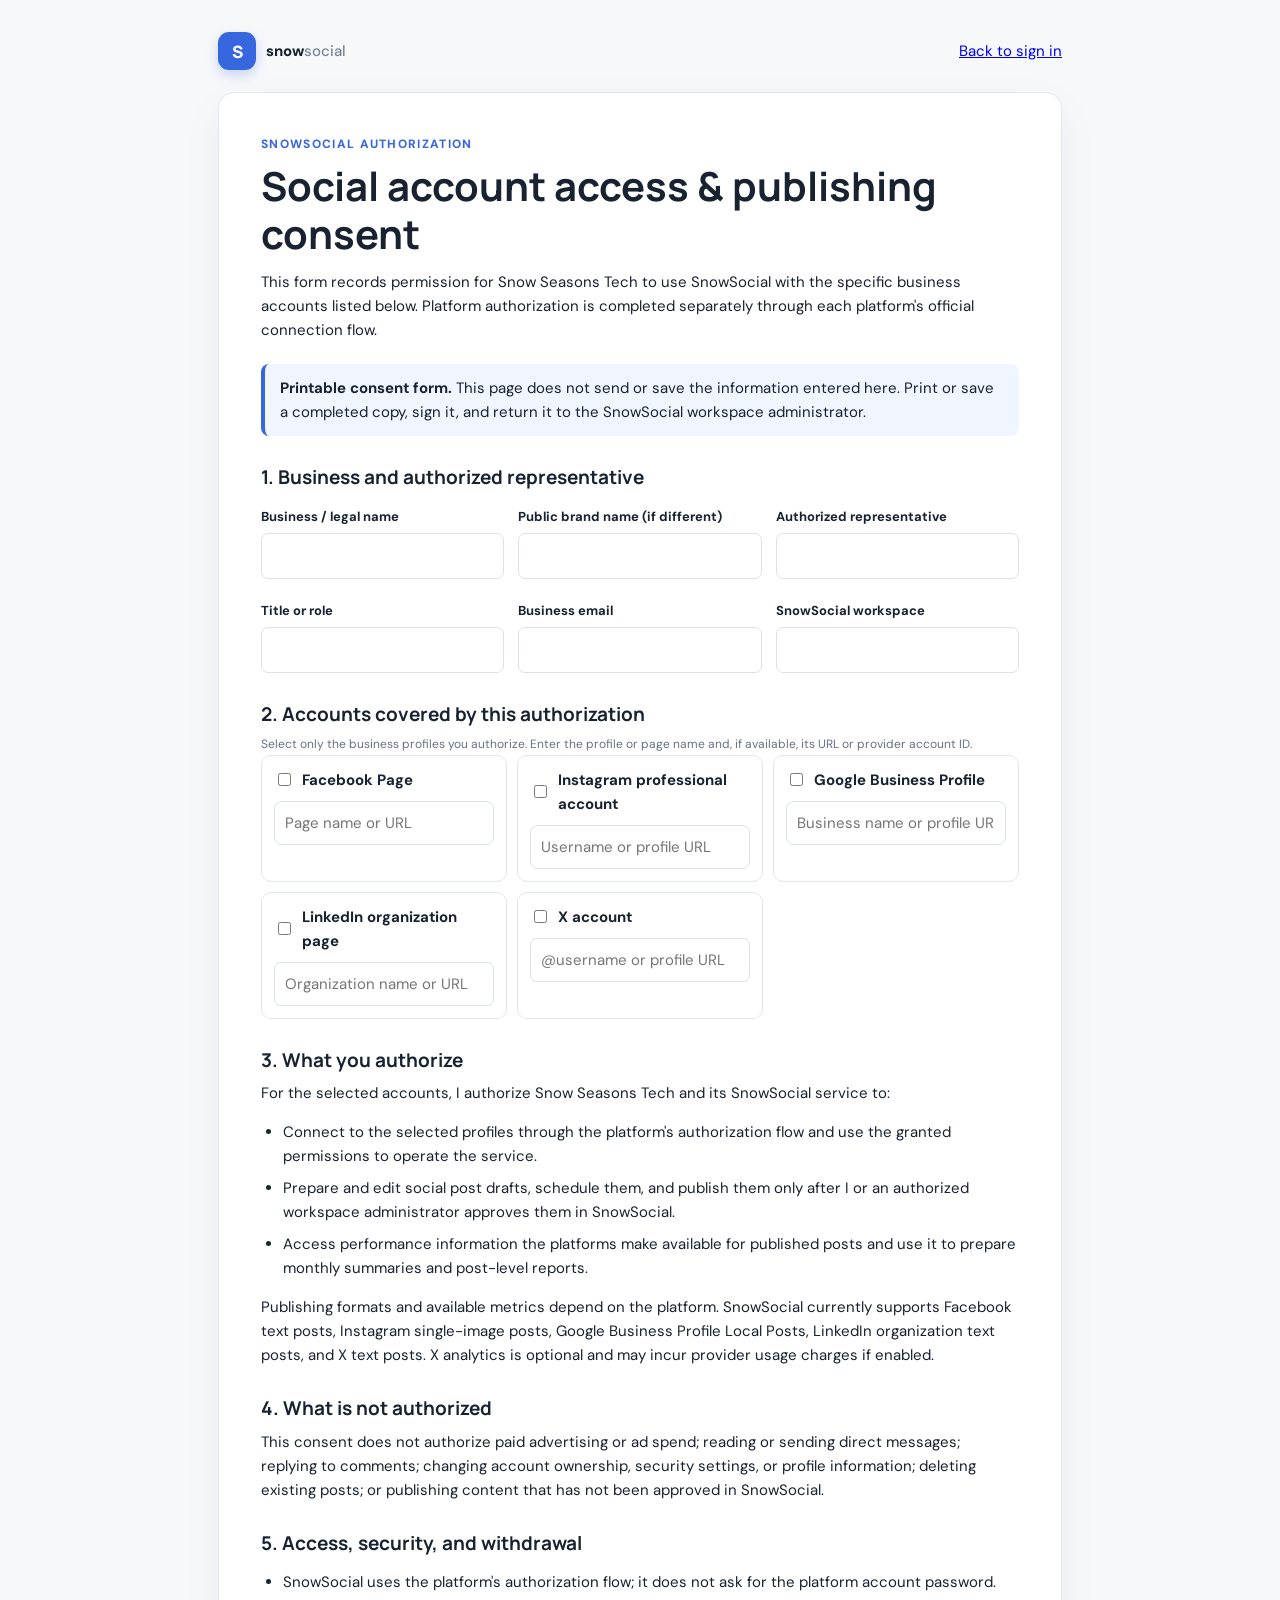
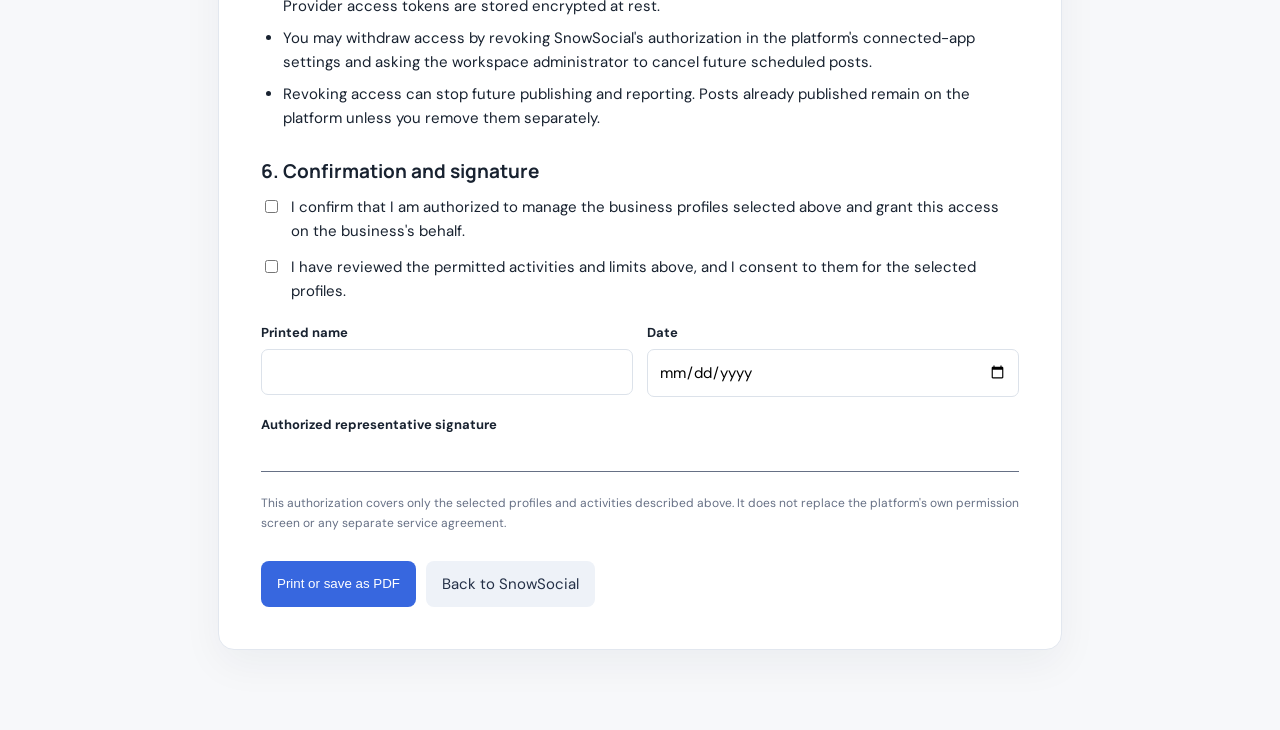
==== consent.html @ 86412b3b "Add SnowSocial account consent page" ====
<!doctype html>
<html lang="en">
<head>
  <meta charset="utf-8">
  <meta name="viewport" content="width=device-width, initial-scale=1">
  <meta name="theme-color" content="#f7f8fa">
  <title>SnowSocial — Account Access &amp; Publishing Consent</title>
  <link rel="stylesheet" href="styles.css">
  <style>
    :root{color-scheme:light}
    body{background:#f7f8fa;color:#182230;font:15px/1.6 "DM Sans",Arial,sans-serif;margin:0}
    .consent-shell{max-width:880px;margin:32px auto;padding:0 18px 48px}
    .consent-top{display:flex;justify-content:space-between;align-items:center;margin-bottom:22px}
    .consent-brand{display:flex;align-items:center;gap:10px;color:#182230;text-decoration:none;font-weight:800}
    .consent-brand .brand-mark{display:grid;place-items:center;width:38px;height:38px;border-radius:11px;background:#3767df;color:#fff}
    .consent-card{background:#fff;border:1px solid #e2e7ef;border-radius:16px;padding:clamp(22px,5vw,42px);box-shadow:0 14px 40px #17233a0d}
    h1,h2{font-family:Manrope,"DM Sans",Arial,sans-serif;line-height:1.2}
    h1{font-size:clamp(28px,5vw,40px);margin:4px 0 12px}
    h2{font-size:19px;margin:30px 0 10px}
    p{margin:8px 0 14px}
    .eyebrow{color:#3767df;font-size:12px;font-weight:800;letter-spacing:.11em;text-transform:uppercase}
    .muted{color:#667085}
    .notice{background:#f1f5ff;border-left:4px solid #3767df;border-radius:8px;padding:12px 15px;margin:22px 0}
    .scope-list{padding-left:22px}
    .scope-list li{margin:8px 0}
    .channel-list{display:grid;grid-template-columns:repeat(auto-fit,minmax(230px,1fr));gap:10px}
    .channel{border:1px solid #e1e6ee;border-radius:10px;padding:12px}
    .channel label{display:flex;align-items:center;gap:8px;font-weight:700}
    .channel input[type="text"]{width:100%;box-sizing:border-box;margin-top:9px;padding:9px 10px;border:1px solid #dce2ea;border-radius:7px;font:inherit}
    .check{display:flex;gap:10px;align-items:flex-start;margin:12px 0}
    .check input{margin-top:5px;flex:none}
    .field-grid{display:grid;grid-template-columns:repeat(auto-fit,minmax(220px,1fr));gap:14px}
    .field label{display:block;font-size:13px;font-weight:700;margin:8px 0 5px}
    .field input{box-sizing:border-box;width:100%;padding:10px 11px;border:1px solid #dce2ea;border-radius:7px;font:inherit}
    .signature-line{height:32px;border-bottom:1px solid #667085}
    .actions{display:flex;gap:10px;flex-wrap:wrap;margin-top:28px}
    .actions button,.actions a{border:0;border-radius:8px;background:#3767df;color:#fff;padding:11px 16px;font:600 14px inherit;text-decoration:none;cursor:pointer}
    .actions a{background:#eef2f8;color:#243047}
    .small{font-size:12px;color:#667085}
    @media print{
      body{background:#fff;font-size:12px}
      .consent-shell{max-width:none;margin:0;padding:0}
      .consent-card{border:0;box-shadow:none;padding:0}
      .screen-only{display:none!important}
      h1{font-size:26px}
      h2{font-size:16px;margin-top:18px}
      .channel,.notice{break-inside:avoid}
      input{print-color-adjust:exact}
    }
  </style>
</head>
<body>
  <main class="consent-shell">
    <div class="consent-top screen-only">
      <a class="consent-brand" href="index.html"><span class="brand-mark">S</span><span>snow<span class="brand-light">social</span></span></a>
      <a href="index.html">Back to sign in</a>
    </div>
    <article class="consent-card">
      <p class="eyebrow">SnowSocial authorization</p>
      <h1>Social account access &amp; publishing consent</h1>
      <p>This form records permission for Snow Seasons Tech to use SnowSocial with the specific business accounts listed below. Platform authorization is completed separately through each platform's official connection flow.</p>

      <div class="notice"><strong>Printable consent form.</strong> This page does not send or save the information entered here. Print or save a completed copy, sign it, and return it to the SnowSocial workspace administrator.</div>

      <h2>1. Business and authorized representative</h2>
      <div class="field-grid">
        <div class="field"><label for="business">Business / legal name</label><input id="business" type="text"></div>
        <div class="field"><label for="brand">Public brand name (if different)</label><input id="brand" type="text"></div>
        <div class="field"><label for="representative">Authorized representative</label><input id="representative" type="text"></div>
        <div class="field"><label for="role">Title or role</label><input id="role" type="text"></div>
        <div class="field"><label for="email">Business email</label><input id="email" type="email"></div>
        <div class="field"><label for="workspace">SnowSocial workspace</label><input id="workspace" type="text"></div>
      </div>

      <h2>2. Accounts covered by this authorization</h2>
      <p class="muted">Select only the business profiles you authorize. Enter the profile or page name and, if available, its URL or provider account ID.</p>
      <div class="channel-list">
        <div class="channel"><label><input type="checkbox"> Facebook Page</label><input type="text" aria-label="Facebook Page name or URL" placeholder="Page name or URL"></div>
        <div class="channel"><label><input type="checkbox"> Instagram professional account</label><input type="text" aria-label="Instagram account name or URL" placeholder="Username or profile URL"></div>
        <div class="channel"><label><input type="checkbox"> Google Business Profile</label><input type="text" aria-label="Google Business Profile name or URL" placeholder="Business name or profile URL"></div>
        <div class="channel"><label><input type="checkbox"> LinkedIn organization page</label><input type="text" aria-label="LinkedIn organization page name or URL" placeholder="Organization name or URL"></div>
        <div class="channel"><label><input type="checkbox"> X account</label><input type="text" aria-label="X account name or URL" placeholder="@username or profile URL"></div>
      </div>

      <h2>3. What you authorize</h2>
      <p>For the selected accounts, I authorize Snow Seasons Tech and its SnowSocial service to:</p>
      <ul class="scope-list">
        <li>Connect to the selected profiles through the platform's authorization flow and use the granted permissions to operate the service.</li>
        <li>Prepare and edit social post drafts, schedule them, and publish them only after I or an authorized workspace administrator approves them in SnowSocial.</li>
        <li>Access performance information the platforms make available for published posts and use it to prepare monthly summaries and post-level reports.</li>
      </ul>
      <p>Publishing formats and available metrics depend on the platform. SnowSocial currently supports Facebook text posts, Instagram single-image posts, Google Business Profile Local Posts, LinkedIn organization text posts, and X text posts. X analytics is optional and may incur provider usage charges if enabled.</p>

      <h2>4. What is not authorized</h2>
      <p>This consent does not authorize paid advertising or ad spend; reading or sending direct messages; replying to comments; changing account ownership, security settings, or profile information; deleting existing posts; or publishing content that has not been approved in SnowSocial.</p>

      <h2>5. Access, security, and withdrawal</h2>
      <ul class="scope-list">
        <li>SnowSocial uses the platform's authorization flow; it does not ask for the platform account password. Provider access tokens are stored encrypted at rest.</li>
        <li>You may withdraw access by revoking SnowSocial's authorization in the platform's connected-app settings and asking the workspace administrator to cancel future scheduled posts.</li>
        <li>Revoking access can stop future publishing and reporting. Posts already published remain on the platform unless you remove them separately.</li>
      </ul>

      <h2>6. Confirmation and signature</h2>
      <label class="check"><input type="checkbox"><span>I confirm that I am authorized to manage the business profiles selected above and grant this access on the business's behalf.</span></label>
      <label class="check"><input type="checkbox"><span>I have reviewed the permitted activities and limits above, and I consent to them for the selected profiles.</span></label>
      <div class="field-grid">
        <div class="field"><label for="sign-name">Printed name</label><input id="sign-name" type="text"></div>
        <div class="field"><label for="sign-date">Date</label><input id="sign-date" type="date"></div>
      </div>
      <div class="field" style="margin-top:18px"><label>Authorized representative signature</label><div class="signature-line"></div></div>

      <p class="small" style="margin-top:22px">This authorization covers only the selected profiles and activities described above. It does not replace the platform's own permission screen or any separate service agreement.</p>
      <div class="actions screen-only"><button type="button" onclick="window.print()">Print or save as PDF</button><a href="index.html">Back to SnowSocial</a></div>
    </article>
  </main>
</body>
</html>
---- styles.css ----
@import url('https://fonts.googleapis.com/css2?family=DM+Sans:wght@400;500;600;700&family=Manrope:wght@400;500;600;700;800&display=swap');
:root{--ink:#1e2533;--muted:#7a8496;--line:#e9edf2;--surface:#fff;--bg:#f7f8fa;--blue:#3767df;--green:#2b9a75;--sidebar:248px}*{box-sizing:border-box}body{margin:0;background:var(--bg);color:var(--ink);font-family:'DM Sans',sans-serif;font-size:14px}.sidebar{width:var(--sidebar);position:fixed;inset:0 auto 0 0;background:#fff;border-right:1px solid var(--line);padding:24px 16px;display:flex;flex-direction:column;z-index:3}.brand{font:800 21px Manrope,sans-serif;color:#263348;text-decoration:none;display:flex;align-items:center;gap:10px;padding:0 8px 42px;letter-spacing:-.7px}.brand-light{font-weight:500;color:#79859a}.brand-mark{width:31px;height:31px;border-radius:10px;background:#3767df;color:#fff;display:inline-grid;place-items:center;font:800 17px Manrope;box-shadow:0 5px 12px #3767df40}.workspace-label,.channels-title{font-size:10px;letter-spacing:1.15px;font-weight:700;color:#99a2b1;padding:0 8px 9px}.workspace{border:1px solid var(--line);background:#fff;border-radius:10px;display:flex;align-items:center;width:100%;text-align:left;padding:10px 8px;gap:9px;color:var(--ink);cursor:pointer}.tree-avatar{width:32px;height:32px;border-radius:9px;background:#e7f2ed;color:#2c765b;display:grid;place-items:center;font-size:10px;font-weight:700}.workspace-copy,.profile span:nth-child(2){display:flex;flex-direction:column;gap:3px;flex:1;min-width:0}.workspace-copy b,.profile b{font-size:11px;white-space:nowrap}.workspace-copy small,.profile small{font-size:10px;color:var(--muted)}.chevron{color:#929baa;font-size:18px}nav{margin-top:26px;display:grid;gap:5px}.nav-item{display:flex;align-items:center;gap:13px;padding:11px 12px;border-radius:8px;text-decoration:none;color:#677286;font-weight:500}.nav-item>span{font-size:17px;width:19px;text-align:center}.nav-item.active{background:#edf2ff;color:#315bd0;font-weight:700}.sidebar-bottom{margin-top:auto}.channels-title{display:flex;align-items:center;justify-content:space-between;padding-bottom:12px}.channels-title button{border:0;background:none;font-size:20px;color:#778398;cursor:pointer}.channel-row{display:flex;align-items:center;gap:11px;padding:8px 9px;color:#5c6677;font-size:12px}.channel-icon{font-style:normal;display:inline-grid;place-items:center;width:23px;height:23px;border-radius:7px;font:700 12px Arial}.fb{background:#eaf0ff;color:#2872dc}.ig{background:#fff0f5;color:#d64d8c}.gbp{background:#eaf7f0;color:#29936e}.in{background:#eaf3fb;color:#286c9c}.connected-dot{margin-left:auto;width:6px;height:6px;border-radius:100%;background:#32b786}.profile{border:0;border-top:1px solid var(--line);background:#fff;margin-top:20px;padding:17px 5px 0;display:flex;align-items:center;gap:10px;text-align:left;width:100%;color:var(--ink)}.profile-avatar,.avatar-small{width:31px;height:31px;border-radius:50%;background:#e8eafa;color:#555c9f;display:grid;place-items:center;font-size:10px;font-weight:700}.main{margin-left:var(--sidebar)}.topbar{height:64px;background:#fff;border-bottom:1px solid var(--line);display:flex;align-items:center;padding:0 37px;justify-content:space-between}.breadcrumb{font-size:12px;color:#747f91}.breadcrumb span{padding:0 9px;color:#c1c7d0}.top-actions{display:flex;align-items:center;gap:16px}.connection-state{font-size:11px;color:#788397;display:flex;align-items:center;gap:6px}.connection-state i{width:6px;height:6px;background:#e6a340;border-radius:50%}.icon-button{border:0;background:none;color:#7d8797;font-size:19px}.avatar-small{border:0}.mobile-brand{display:none}.page-wrap{max-width:1400px;padding:31px 38px 22px;margin:0 auto}.welcome{display:flex;justify-content:space-between;align-items:center;margin-bottom:24px}.eyebrow{color:#8793a5;font-size:10px;letter-spacing:1.25px;font-weight:700;margin:0 0 8px}.welcome h1{font:700 25px Manrope,sans-serif;margin:0 0 6px;letter-spacing:-.7px}.welcome h1 span{font-size:19px;color:#eab758}.muted{color:var(--muted);font-size:12px;margin:0}.primary-button{border:0;background:var(--blue);color:#fff;padding:11px 16px;border-radius:8px;font:600 12px 'DM Sans';cursor:pointer;box-shadow:0 4px 10px #3767df25}.primary-button:hover{background:#2e59ca}.primary-button span{font-size:16px;margin-right:5px;vertical-align:-1px}.stats-grid{display:grid;grid-template-columns:repeat(4,minmax(0,1fr));gap:14px;margin-bottom:18px}.stat-card,.panel{background:#fff;border:1px solid var(--line);border-radius:11px}.stat-card{padding:16px 18px 13px;position:relative;overflow:hidden;min-height:130px}.stat-top{display:flex;justify-content:space-between;align-items:center;color:#717d90;font-size:11px}.stat-icon{width:26px;height:26px;display:grid;place-items:center;border-radius:8px;font-size:13px}.blue{background:#edf2ff;color:#3767df}.purple{background:#f6edff;color:#a156cc}.orange{background:#fff3e8;color:#df8a3c}.green{background:#e9f7f1;color:#309a73}.stat-card>strong{display:block;font:700 25px Manrope,sans-serif;margin:11px 0 3px;letter-spacing:-.6px}.percent{font-size:15px}.stat-card>small{font-size:10px;color:#929bac}.positive{font-style:normal;color:#2d9d75;font-weight:700;margin-right:3px}.neutral{color:#8993a4}.mini-bars{position:absolute;right:18px;bottom:17px;display:flex;align-items:end;gap:3px;height:25px;opacity:.7}.mini-bars i{width:4px;border-radius:3px 3px 0 0;background:currentColor}.mini-bars i:nth-child(1){height:28%}.mini-bars i:nth-child(2){height:43%}.mini-bars i:nth-child(3){height:33%}.mini-bars i:nth-child(4){height:58%}.mini-bars i:nth-child(5){height:51%}.mini-bars i:nth-child(6){height:69%}.mini-bars i:nth-child(7){height:55%}.mini-bars i:nth-child(8){height:77%}.mini-bars i:nth-child(9){height:62%}.mini-bars i:nth-child(10){height:89%}.mini-bars i:nth-child(11){height:73%}.mini-bars i:nth-child(12){height:100%}.bars-blue{color:#6e91e6}.bars-purple{color:#bf85d3}.bars-orange{color:#edaa6d}.scheduled-progress{position:absolute;left:18px;right:18px;bottom:16px;display:flex;gap:5px}.scheduled-progress span{height:4px;border-radius:4px;background:#e9edf4;flex:1}.scheduled-progress span:nth-child(-n+5){background:#7fbba3}.content-grid{display:grid;grid-template-columns:1.07fr .93fr;gap:16px;margin-bottom:17px}.panel{padding:18px 19px}.panel-heading{display:flex;justify-content:space-between;align-items:flex-start}.panel h2{font:700 15px Manrope;margin:0 0 5px;letter-spacing:-.2px}.panel-heading .muted{font-size:11px}.text-button{border:0;background:none;color:#4168d1;font:600 11px 'DM Sans';padding:4px 0;cursor:pointer}.text-button span{padding-left:4px}.week-strip{display:grid;grid-template-columns:20px repeat(7,1fr) 20px;align-items:center;gap:5px;margin:19px -5px 13px}.week-strip>button{border:0;background:none;color:#9ba4b1;font-size:20px;cursor:pointer}.day{height:45px;display:flex;align-items:center;justify-content:center;flex-direction:column;gap:2px;border-radius:8px;position:relative;color:#7c8797}.day small{font-size:8px;font-weight:700;letter-spacing:.5px}.day b{font:600 13px Manrope}.day.selected{background:#edf2ff;color:#3767df}.day i{width:3px;height:3px;border-radius:50%;background:#55a789;position:absolute;bottom:3px}.agenda-label{border-top:1px solid var(--line);padding:12px 0 7px;font-size:9px;letter-spacing:.7px;color:#7d8899;font-weight:700}.agenda-label span{float:right;font-weight:500;letter-spacing:0}.agenda-item{display:flex;align-items:center;gap:9px;padding:9px 0;border-bottom:1px solid #f1f2f5}.agenda-item time{width:54px;color:#8c96a6;font-size:9px;white-space:nowrap}.post-thumb{width:33px;height:33px;flex:0 0 auto;border-radius:7px;display:grid;place-items:center;font-size:16px;background:linear-gradient(145deg,#d9eadf,#f1e4cf)}.thumb-2{background:linear-gradient(145deg,#f5d2a6,#e7905b)}.thumb-3{background:linear-gradient(145deg,#d8ecd8,#aecfaf)}.post-copy{min-width:0;flex:1;display:flex;flex-direction:column;gap:5px}.post-copy b{font-size:10px;white-space:nowrap;overflow:hidden;text-overflow:ellipsis}.post-copy small{font-size:9px;color:#8a95a5;display:flex;align-items:center;gap:4px}.tiny{width:16px;height:16px;border-radius:5px;font-size:9px;vertical-align:middle;margin-right:2px}.status-pill{font-size:9px;border-radius:20px;padding:5px 8px;white-space:nowrap}.scheduled{background:#eef3ff;color:#4e70cd}.published{background:#ebf7f1;color:#368f70}.more-button{border:0;background:none;color:#9ca5b2;font-size:15px;letter-spacing:1px;cursor:pointer}.add-slot{width:100%;border:1px dashed #dce2ea;background:none;border-radius:7px;padding:8px;color:#738198;font:500 10px 'DM Sans';margin-top:11px;cursor:pointer}.add-slot:hover{border-color:#8da6eb;color:#4168d1}.performance-panel{min-height:338px}.select-button{background:#fff;border:1px solid var(--line);border-radius:6px;padding:7px 9px;color:#697588;font:500 10px 'DM Sans'}.chart-legend{display:flex;gap:15px;margin:18px 0 5px 29px;color:#7f8998;font-size:9px}.chart-legend span{display:flex;align-items:center;gap:5px}.chart-legend i{width:7px;height:7px;border-radius:50%}.legend-facebook{background:#3767df}.legend-instagram{background:#b65cc9}.legend-google{background:#36a883}.chart-area{height:193px;display:flex;gap:8px}.y-labels{display:flex;flex-direction:column;justify-content:space-between;padding:9px 0 28px;color:#a0a8b4;font-size:9px}.chart{position:relative;flex:1;margin-top:8px}.gridline{height:1px;background:#eff1f5;position:absolute;left:0;right:0}.gridline:nth-child(1){top:0}.gridline:nth-child(2){top:33%}.gridline:nth-child(3){top:66%}.gridline:nth-child(4){top:100%}.chart svg{width:100%;height:calc(100% - 26px);position:absolute;inset:0 0 auto}.x-labels{position:absolute;bottom:0;left:0;right:0;display:flex;justify-content:space-between;color:#a0a8b4;font-size:8px}.panel-footer{border-top:1px solid var(--line);margin-top:8px;padding-top:11px;display:flex;align-items:center;gap:11px;font-size:10px;color:#818b9a}.panel-footer b{color:#465267;font-weight:600}.reach-badge{margin-left:auto;background:#eef6f2;color:#358868;border-radius:5px;padding:5px 7px;font-size:9px}.recent-panel{padding-bottom:5px}.table-wrap{overflow:auto}table{width:100%;border-collapse:collapse;margin-top:16px;white-space:nowrap}th{text-align:left;color:#9aa3b1;font-size:8px;letter-spacing:.7px;font-weight:700;padding:9px 10px;border-bottom:1px solid var(--line)}td{padding:10px;border-bottom:1px solid #f0f2f5;color:#788395;font-size:10px}tbody tr:last-child td{border:0}.table-post{display:flex;align-items:center;gap:9px}.table-post b{color:#465164;font-size:10px;font-weight:600}.table-post .post-thumb{width:30px;height:30px}footer{color:#9aa3b1;font-size:9px;padding:17px 2px}footer>span{padding:0 3px}.demo-note{float:right;color:#a0a8b4}dialog{border:0;border-radius:14px;padding:0;width:min(500px,calc(100% - 30px));box-shadow:0 25px 80px #1e253344;color:var(--ink)}dialog::backdrop{background:#17203375;backdrop-filter:blur(2px)}#postForm{padding:23px}.modal-head{display:flex;justify-content:space-between;align-items:start;margin-bottom:20px}.modal-head h2{font:700 20px Manrope;margin:0}.close-button{border:0;background:#f2f4f7;border-radius:7px;font-size:20px;width:29px;height:29px;color:#758094;cursor:pointer}#postForm>label,.schedule-fields label{display:block;font-size:11px;font-weight:700;margin:14px 0 7px;color:#4d596c}textarea{width:100%;min-height:110px;resize:vertical;border:1px solid #dfe4eb;border-radius:8px;padding:11px;font:12px 'DM Sans';outline:none}textarea:focus,input:focus{border-color:#7392e5;box-shadow:0 0 0 3px #3767df18}.char-count{text-align:right;font-size:9px;color:#9aa3b0;margin-top:4px}.channel-checks{display:grid;grid-template-columns:1fr 1fr;gap:8px}.channel-checks label{border:1px solid var(--line);border-radius:7px;padding:9px;font-size:10px;color:#626f82;display:flex;align-items:center;gap:7px}.channel-checks input{accent-color:#3767df}.schedule-fields{display:grid;grid-template-columns:1fr 1fr;gap:12px}.schedule-fields input{width:100%;border:1px solid #dfe4eb;border-radius:7px;padding:9px;font:11px 'DM Sans'}.modal-note{background:#f6f8fb;border-radius:7px;padding:9px;color:#7b8798;font-size:9px;margin-top:17px;line-height:1.5}.modal-actions{display:flex;justify-content:flex-end;gap:9px;margin-top:17px}.secondary-button{border:1px solid #dfe4eb;background:#fff;border-radius:8px;padding:10px 14px;color:#657186;font:600 11px 'DM Sans';cursor:pointer}.toast{position:fixed;bottom:24px;right:24px;background:#243047;color:#fff;border-radius:8px;padding:12px 16px;font-size:11px;opacity:0;transform:translateY(8px);transition:.2s;pointer-events:none;z-index:10}.toast.show{opacity:1;transform:translateY(0)}
@media(max-width:1050px){:root{--sidebar:215px}.page-wrap{padding:27px 24px}.topbar{padding:0 24px}.stats-grid{grid-template-columns:repeat(2,1fr)}.content-grid{grid-template-columns:1fr}.performance-panel{min-height:330px}}
@media(max-width:680px){.sidebar{display:none}.main{margin:0}.topbar{height:56px;padding:0 16px}.mobile-brand{display:flex;align-items:center;gap:7px;font:800 15px Manrope;letter-spacing:-.4px}.mobile-brand .brand-mark{width:25px;height:25px;font-size:14px}.breadcrumb{display:none}.top-actions{gap:10px}.connection-state{font-size:0}.connection-state i{width:8px;height:8px}.page-wrap{padding:22px 15px}.welcome{align-items:flex-start;gap:12px}.welcome h1{font-size:20px}.welcome .muted{max-width:210px;font-size:11px}.welcome .primary-button{white-space:nowrap;padding:10px 11px;font-size:10px}.stats-grid{gap:9px}.stat-card{padding:13px;min-height:119px}.stat-top{font-size:10px}.stat-card>strong{font-size:22px}.mini-bars{right:12px;bottom:13px;gap:2px}.mini-bars i{width:3px}.scheduled-progress{left:13px;right:13px;bottom:14px}.panel{padding:15px 13px}.week-strip{gap:2px}.week-strip>button{font-size:17px}.day{height:42px}.agenda-item{gap:6px}.agenda-item time{width:46px;font-size:8px}.post-copy b{max-width:145px;font-size:9px}.status-pill{font-size:8px;padding:5px 6px}.more-button{padding:0 2px}.chart-legend{margin-left:22px;gap:10px}.recent-panel{padding-left:12px;padding-right:12px}table{min-width:600px}.demo-note{display:block;float:none;margin-top:5px}footer{line-height:1.6}}
.connected-dot.is-disconnected{background:#c8ced8}.connection-state.is-connected i{background:#32b786}.connection-state.is-error i{background:#df6b6b}.status-pill.failed{background:#fff0f0;color:#b74747}.negative{color:#c55050}.chart-empty{min-height:193px;display:grid;place-items:center;padding:24px;text-align:center;color:#7a8496;font-size:12px;line-height:1.6}.media-url-input{width:100%;border:1px solid #dfe4eb;border-radius:7px;padding:9px;font:11px 'DM Sans'}.media-url-help{margin:6px 0 0;font-size:10px}.modal-actions button:disabled{opacity:.55;cursor:wait}


/* Monthly report controls and responsive channel breakdown */
.performance-panel{min-height:auto}
.performance-panel .chart-empty{min-height:52px;padding:14px 18px}
.month-picker{display:flex;align-items:center;gap:8px}
.month-picker-label{font-size:10px;color:#818b9a;white-space:nowrap}
.channel-metrics-wrap{margin-top:6px}
.channel-metrics-table{width:100%;min-width:820px;border-collapse:collapse;font-size:10px}
.channel-metrics-table th{padding:9px 10px;text-align:right;color:#8892a1;font-size:9px;letter-spacing:.45px;white-space:nowrap;border-bottom:1px solid var(--line)}
.channel-metrics-table td{padding:10px;text-align:right;color:#566174;white-space:nowrap;border-bottom:1px solid #eef0f3}
.channel-metrics-table th:first-child,.channel-metrics-table td:first-child{text-align:left}
.channel-metrics-table tbody tr:last-child td{border-bottom:0}
.channel-metrics-table .channel-name{font-weight:600;color:#303b4f}
.channel-metrics-table .empty-row{text-align:center;color:#7a8496;padding:18px}
@media(max-width:620px){.month-picker{gap:5px}.month-picker-label{display:none}.channel-metrics-table{min-width:760px}}

.auth-screen{display:none;position:fixed;inset:0;z-index:20;background:#f7f8fa;align-items:center;justify-content:center;padding:24px}.auth-pending .auth-screen{display:flex}.auth-pending .sidebar,.auth-pending .main{visibility:hidden}.auth-card{width:min(100%,420px);background:#fff;border:1px solid var(--line);border-radius:16px;padding:32px;box-shadow:0 16px 48px #1e253315}.auth-card .brand-mark{margin-bottom:22px}.auth-card h1{font:700 26px Manrope,sans-serif;margin:0 0 8px}.auth-card label{display:block;font-weight:600;margin:20px 0 7px}.auth-card input{width:100%;padding:12px;border:1px solid #dce2ea;border-radius:8px;font:inherit}.auth-card .primary-button{width:100%;margin-top:12px}.auth-error{color:#b42318;min-height:18px;margin:12px 0 0;font-size:12px}.signout-button{margin-top:8px;border:0;background:transparent;color:#697386;text-align:left;padding:8px 5px;cursor:pointer;font:inherit;font-size:12px}

.channel-icon.x{background:#f0f1f2;color:#111}.connect-small{border:0;background:transparent;color:#3767df;font:600 10px 'DM Sans',sans-serif;padding:3px 4px;cursor:pointer}.channel-row .connect-small{margin-left:auto}.channel-row .connect-small[hidden]{display:none}.channel-row .connected-dot{flex:none}.channel-row:has(.connect-small) .connected-dot{margin-left:0}

.export-button{padding:7px 9px;font-size:10px;white-space:nowrap}
.export-button:disabled{opacity:.5;cursor:not-allowed}

.post-performance{margin-top:18px}
.post-performance-heading{display:flex;align-items:baseline;justify-content:space-between;gap:12px;margin-bottom:8px}
.post-performance-heading h3{margin:0;font:600 12px 'DM Sans';color:var(--ink)}
.post-performance-heading p{margin:0;color:var(--muted);font-size:10px}
.post-performance-table{min-width:780px}
.post-caption-cell{max-width:300px;overflow:hidden;text-overflow:ellipsis;white-space:nowrap}
@media(max-width:700px){.post-performance-heading{align-items:flex-start;flex-direction:column;gap:4px}}
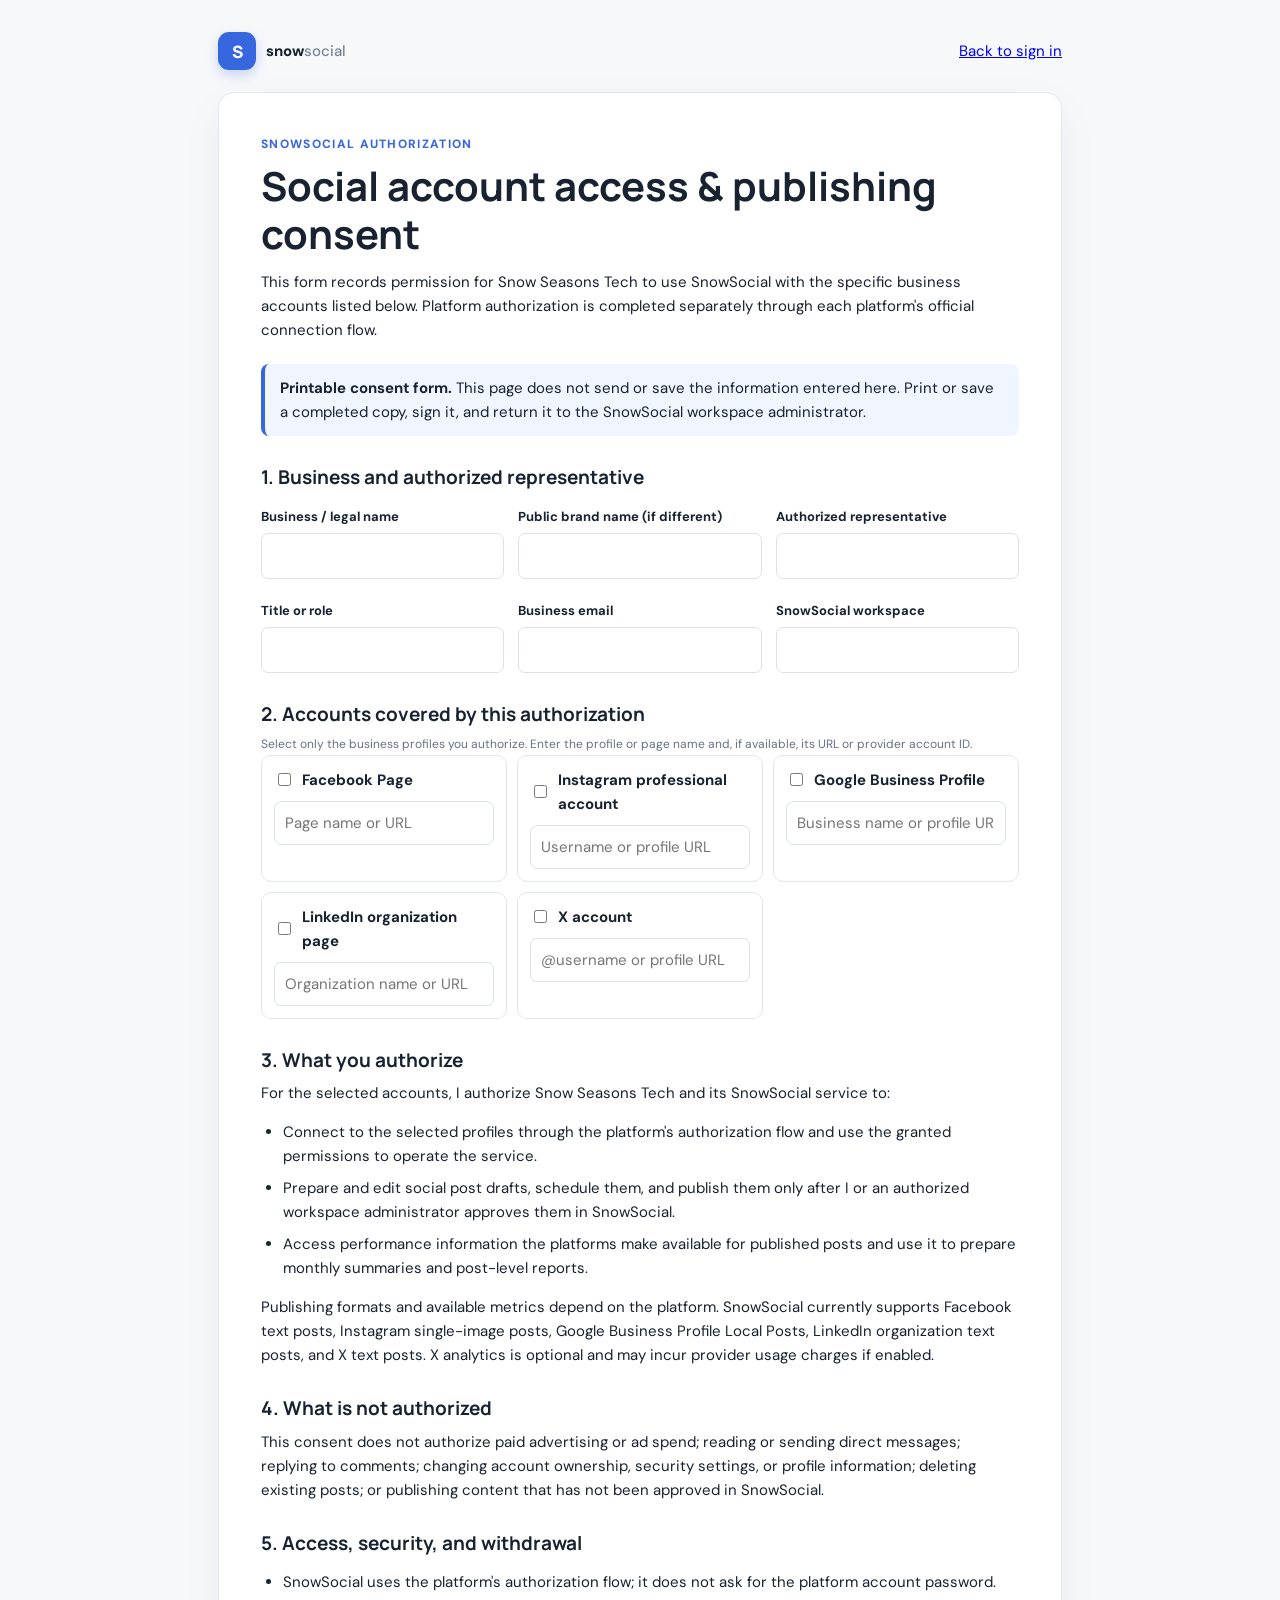
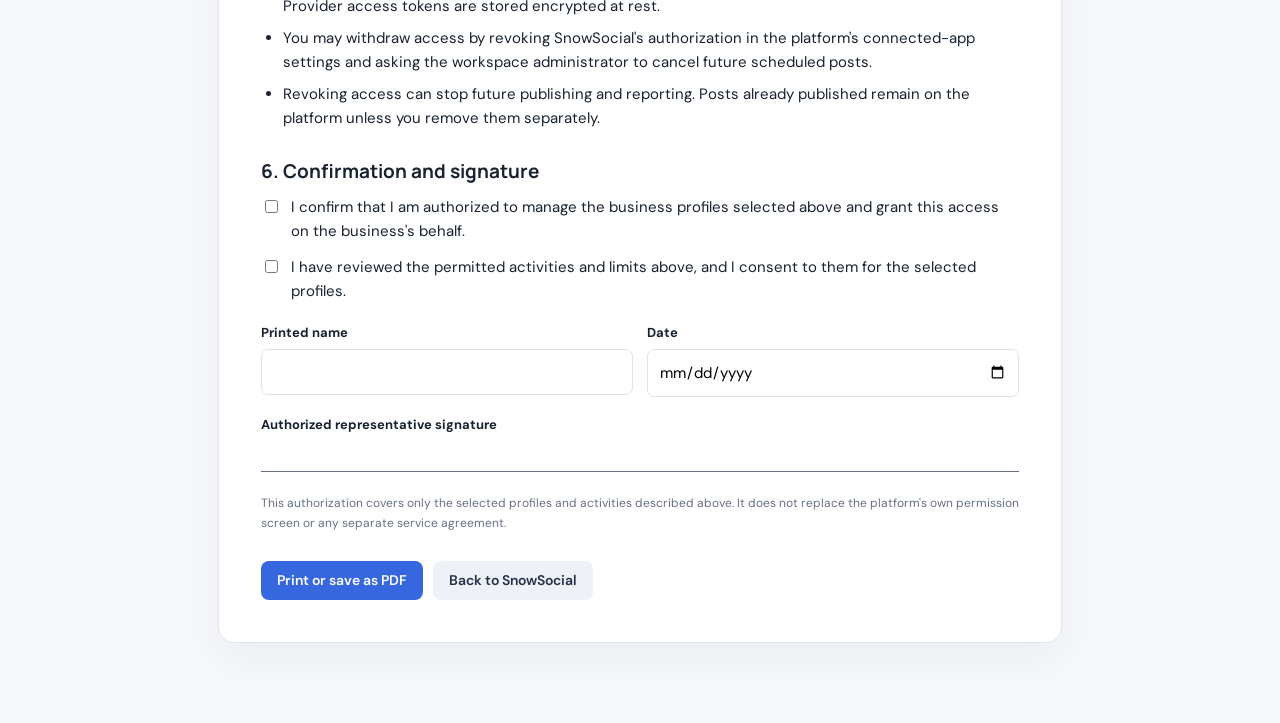
==== commit 29eff401: "Fix consent page button typography" ====
--- a/consent.html
+++ b/consent.html
@@ -34,7 +34,7 @@
     .field input{box-sizing:border-box;width:100%;padding:10px 11px;border:1px solid #dce2ea;border-radius:7px;font:inherit}
     .signature-line{height:32px;border-bottom:1px solid #667085}
     .actions{display:flex;gap:10px;flex-wrap:wrap;margin-top:28px}
-    .actions button,.actions a{border:0;border-radius:8px;background:#3767df;color:#fff;padding:11px 16px;font:600 14px inherit;text-decoration:none;cursor:pointer}
+    .actions button,.actions a{border:0;border-radius:8px;background:#3767df;color:#fff;padding:11px 16px;font:600 14px/1.2 "DM Sans",Arial,sans-serif;text-decoration:none;cursor:pointer}
     .actions a{background:#eef2f8;color:#243047}
     .small{font-size:12px;color:#667085}
     @media print{
